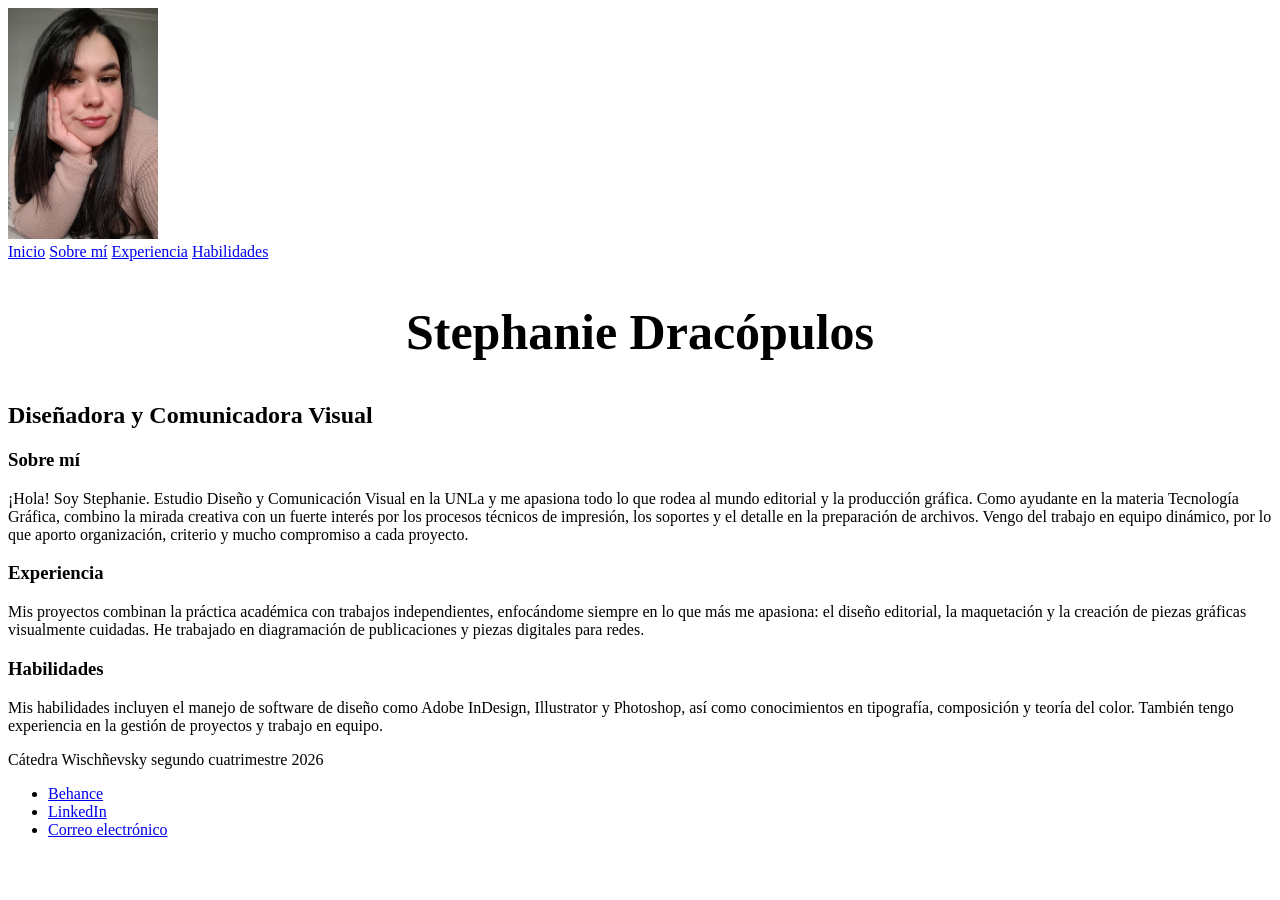
==== index.html @ 7ce98eef "Primera versión" ====
<!DOCTYPE html>
<html>

<head>
    <meta charset="utf-8" />
    <title>Tp 1 Dracópulos</title>
    <link rel="stylesheet" href="estilos.css">

</head>

<body>
    <header>
        <img src="img/stephi.jpg" alt="foto de perfil" width="150" height="231" />
        <nav>
            <a href="#">Inicio</a>
            <a href="#">Sobre mí</a>
            <a href="#">Experiencia</a>
            <a href="#">Habilidades</a>
        </nav>
    </header>

    <main>
        <section>
            <h1>Stephanie Dracópulos</h1>
            <h2>Diseñadora y Comunicadora Visual</h2>
        </section>

        <section>
            <h3>Sobre mí</h3>
            <p>¡Hola! Soy Stephanie. Estudio Diseño y Comunicación Visual en la UNLa y me apasiona todo lo que rodea al
                mundo editorial y la producción gráfica. Como ayudante en la materia Tecnología Gráfica, combino la
                mirada creativa con un fuerte interés por los procesos técnicos de impresión, los soportes y el detalle
                en la preparación de archivos. Vengo del trabajo en equipo dinámico, por lo que aporto organización,
                criterio y mucho compromiso a cada proyecto. </p>

        </section>
        <!--section se reemplazaria por article en esta seccion?-->
        <section>
            <h3>Experiencia</h3>
            <p>Mis proyectos combinan la práctica académica con trabajos independientes, enfocándome siempre en lo que
                más me apasiona: el diseño editorial, la maquetación y la creación de piezas gráficas visualmente
                cuidadas. He trabajado en diagramación de publicaciones y piezas digitales para redes.</p>
        </section>

        <section>
            <h3>Habilidades</h3>
            <p>Mis habilidades incluyen el manejo de software de diseño como Adobe InDesign, Illustrator y Photoshop,
                así como conocimientos en tipografía, composición y teoría del color. También tengo experiencia en la
                gestión de proyectos y trabajo en equipo.</p>
        </section>

    </main>

    <footer>
        <p>Cátedra Wischñevsky segundo cuatrimestre 2026</p>
        <ul>
            <li>
                <a href="https://www.behance.net/stephaniedracopulos">Behance</a>
            </li>

            <li>
                <a href="https://www.linkedin.com/in/stephanie-dracopulos-heyboer/">LinkedIn</a>
            </li>
            <li>
                <a class="email" href="mailto:sdracopulos@gmail.com">Correo electrónico</a>
            </li>

        </ul>
    </footer>
</body>

</html>
---- estilos.css ----
/* css document */
@charset "utf-8";

@font-face { 
    font-family:"piazzolla-regular.ttf";
    src: url(fuentes/piazzzola-regular.ttf) format(true-type);
    font-weight: normal;
    font-style: normal;
}

@font-face {
    font-family: "piazzolla-thin.ttf";
    src: url(fuentes/piazzolla-thin.ttf) format(true-type);
    font-weight: thin;
    font-style: normal;
}

@font-face {
    font-family: "piazzolla-bold.ttf";
    src: url(fuentes/piazzolla-bold.ttf) format(true-type);
    font-weight: bold;
    font-style: normal;
}

h1 {
    font-family: "piazzolla-regular.ttf", serif;
    font-size: 50px;
    color: #000000;
    text-align: center;
}

* {

}

body {

}
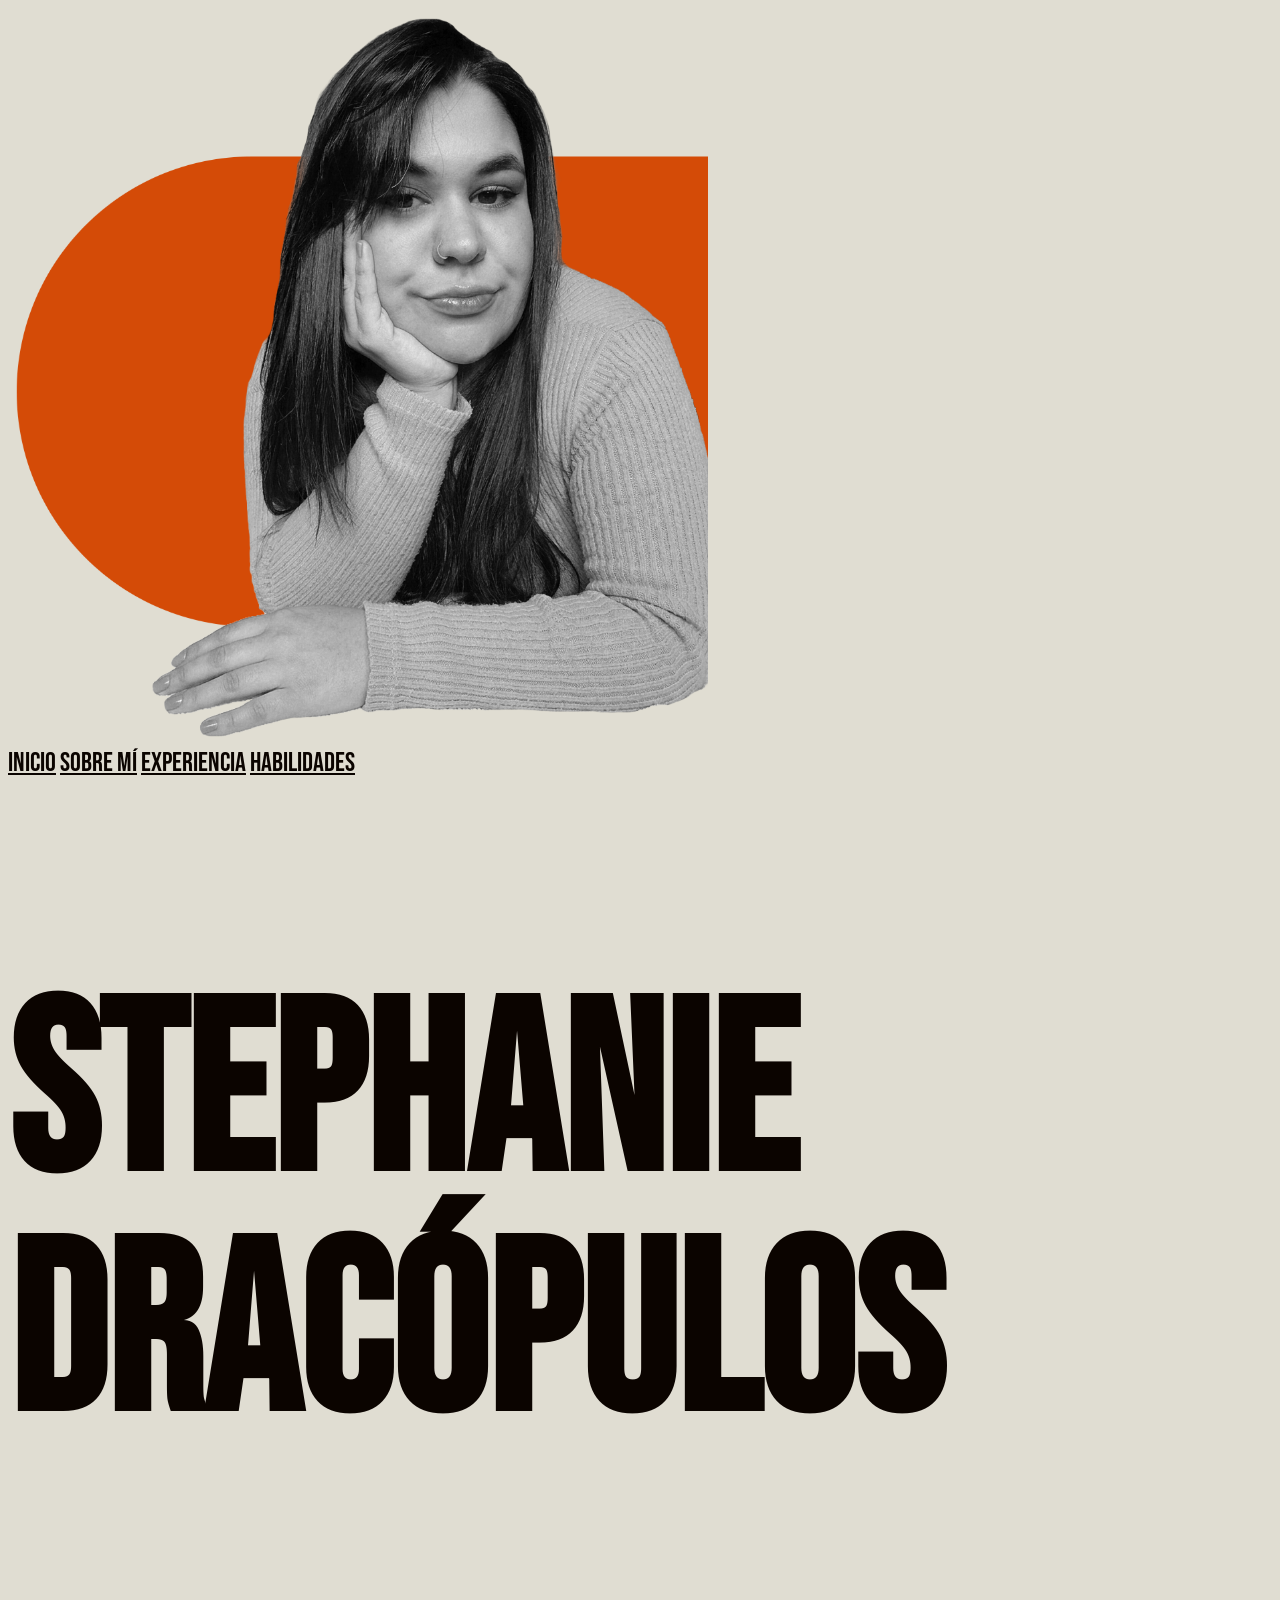
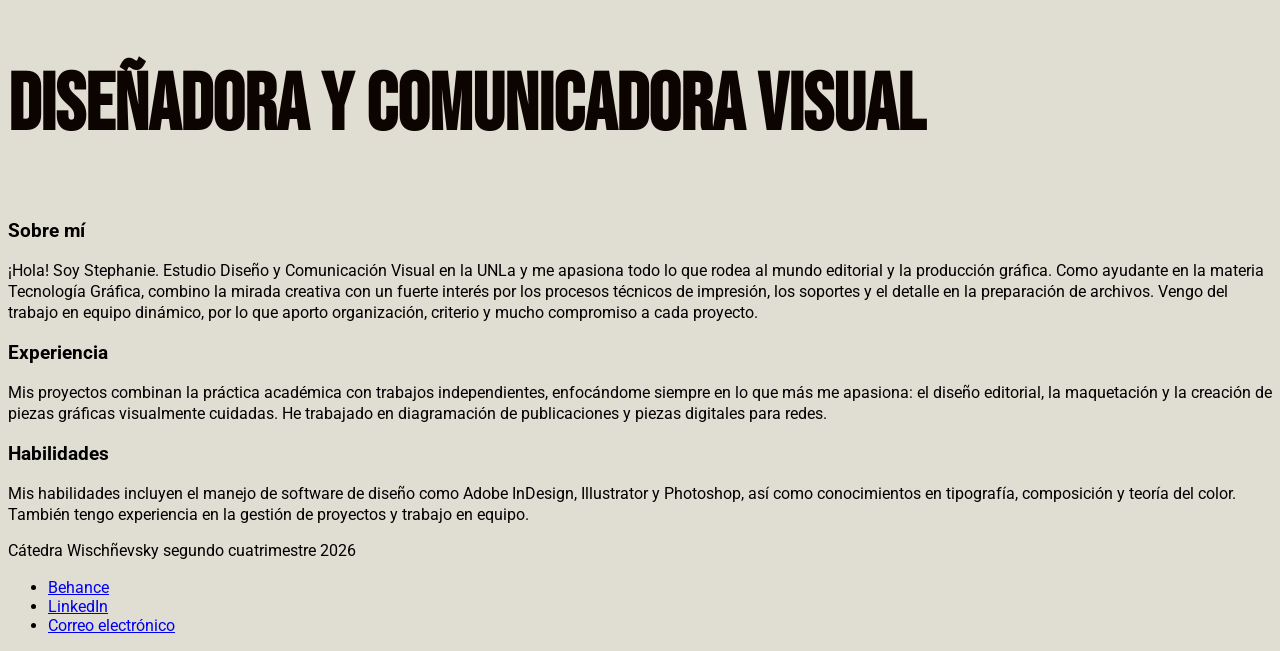
==== commit 95053453: "Actualizo la página" ====
--- a/index.html
+++ b/index.html
@@ -5,12 +5,15 @@
     <meta charset="utf-8" />
     <title>Tp 1 Dracópulos</title>
     <link rel="stylesheet" href="estilos.css">
+    <style>
+        @import url('https://fonts.googleapis.com/css2?family=Bebas+Neue&family=Roboto:ital,wght@0,100..900;1,100..900&display=swap');
+    </style>
 
 </head>
 
 <body>
     <header>
-        <img src="img/stephi.jpg" alt="foto de perfil" width="150" height="231" />
+        <img src="img/perfil.png" alt="foto de perfil" width="700 " height="735.4685" />
         <nav>
             <a href="#">Inicio</a>
             <a href="#">Sobre mí</a>
--- a/estilos.css
+++ b/estilos.css
@@ -1,38 +1,36 @@
-/* css document */
+/* configuraciones generales*/
+
 @charset "utf-8";
 
-@font-face { 
-    font-family:"piazzolla-regular.ttf";
-    src: url(fuentes/piazzzola-regular.ttf) format(true-type);
-    font-weight: normal;
-    font-style: normal;
+* {
+    font-family: "Roboto", sans-serif;
+    Background-color: #e0ddd2
 }
 
-@font-face {
-    font-family: "piazzolla-thin.ttf";
-    src: url(fuentes/piazzolla-thin.ttf) format(true-type);
-    font-weight: thin;
-    font-style: normal;
-}
+/* aplicaciones */
 
-@font-face {
-    font-family: "piazzolla-bold.ttf";
-    src: url(fuentes/piazzolla-bold.ttf) format(true-type);
-    font-weight: bold;
-    font-style: normal;
+nav a {
+    font-family: "Bebas Neue", sans-serif;
+    color: #0b0400;
+    font-size: 1.66rem;
 }
 
 h1 {
-    font-family: "piazzolla-regular.ttf", serif;
-    font-size: 50px;
-    color: #000000;
-    text-align: center;
+    font-family: "Bebas Neue", sans-serif;
+    color: #0b0400;
+    font-size: 15rem;
+    line-height: 15rem;
+    text-align:left ;
 }
 
-* {
-
+h2 {
+    font-family: "Bebas Neue", sans-serif;
+    color: #0b0400;
+    font-size: 5rem;
 }
 
-body {
-
+p {
+    text-wrap-style: balance;
+    text-align: left;
+    line-height: 1.3rem;
 }
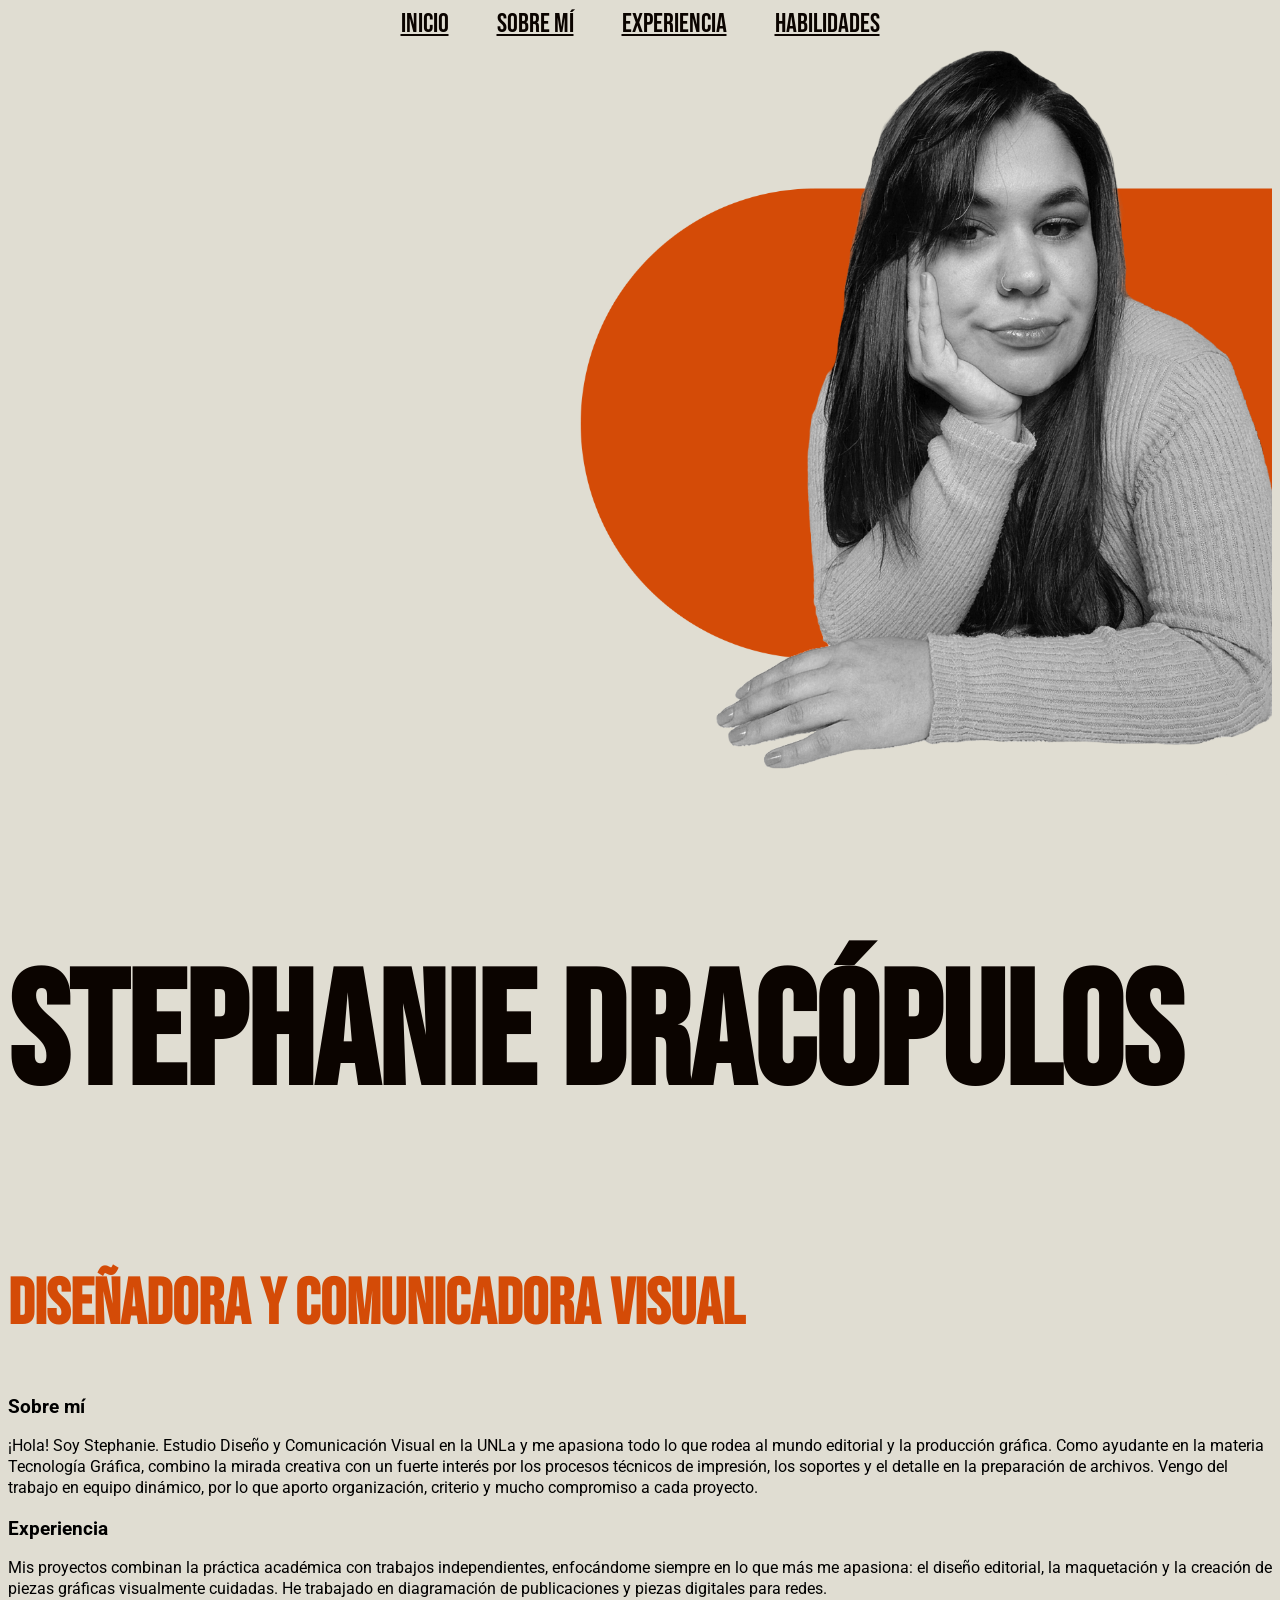
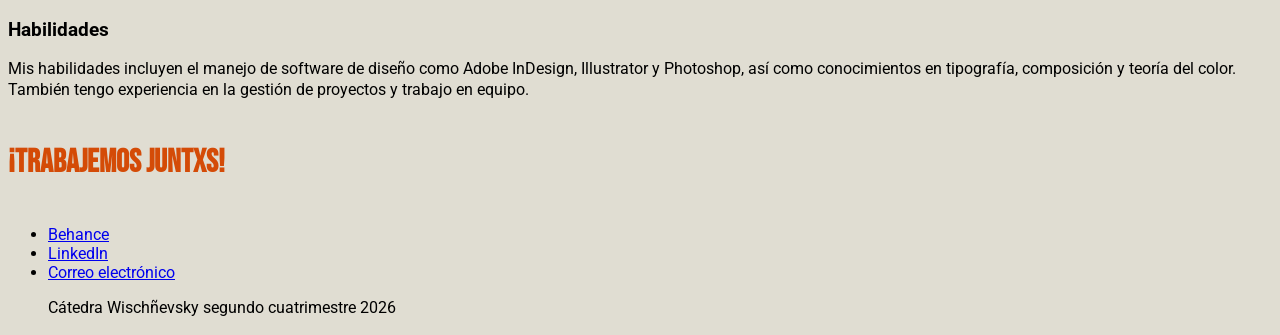
==== commit fbb43457: "Actualizo la página" ====
--- a/index.html
+++ b/index.html
@@ -12,17 +12,20 @@
 </head>
 
 <body>
+
     <header>
-        <img src="img/perfil.png" alt="foto de perfil" width="700 " height="735.4685" />
-        <nav>
-            <a href="#">Inicio</a>
-            <a href="#">Sobre mí</a>
-            <a href="#">Experiencia</a>
-            <a href="#">Habilidades</a>
-        </nav>
+        <section class="portada">
+            <nav>
+                <a href="#">Inicio</a>
+                <a href="#">Sobre mí</a>
+                <a href="#">Experiencia</a>
+                <a href="#">Habilidades</a>
+            </nav>
+        </section>
     </header>
 
     <main>
+
         <section>
             <h1>Stephanie Dracópulos</h1>
             <h2>Diseñadora y Comunicadora Visual</h2>
@@ -55,7 +58,7 @@
     </main>
 
     <footer>
-        <p>Cátedra Wischñevsky segundo cuatrimestre 2026</p>
+        <h4>¡Trabajemos juntxs!</h4>
         <ul>
             <li>
                 <a href="https://www.behance.net/stephaniedracopulos">Behance</a>
@@ -68,6 +71,7 @@
                 <a class="email" href="mailto:sdracopulos@gmail.com">Correo electrónico</a>
             </li>
 
+            <p>Cátedra Wischñevsky segundo cuatrimestre 2026</p>
         </ul>
     </footer>
 </body>
--- a/estilos.css
+++ b/estilos.css
@@ -7,7 +7,28 @@
     Background-color: #e0ddd2
 }
 
+/* PORTADA */
+
+.portada {
+    position: relative;
+    width: 100%;
+    min-height: 800px;
+    background-image: url("img/perfil.png");
+    background-size: 700px 735.47px;
+    background-position: right center;
+    background-repeat: no-repeat;
+}
+
 /* aplicaciones */
+
+nav {
+    display: flex;
+    flex-direction: row;
+    justify-content: center;
+    align-items: center;
+    width: 100%;
+    gap: 3rem;
+}
 
 nav a {
     font-family: "Bebas Neue", sans-serif;
@@ -18,19 +39,28 @@
 h1 {
     font-family: "Bebas Neue", sans-serif;
     color: #0b0400;
-    font-size: 15rem;
-    line-height: 15rem;
-    text-align:left ;
+    text-align: left;
+    font-size: 10rem;
+    
+
 }
+
 
 h2 {
     font-family: "Bebas Neue", sans-serif;
-    color: #0b0400;
-    font-size: 5rem;
+    color: #d44b07;
+    font-size: 4rem;
 }
 
 p {
     text-wrap-style: balance;
     text-align: left;
     line-height: 1.3rem;
+}
+
+
+h4 {
+    font-family: "Bebas Neue", sans-serif;
+    color: #d44b07;
+    font-size: 2rem;
 }
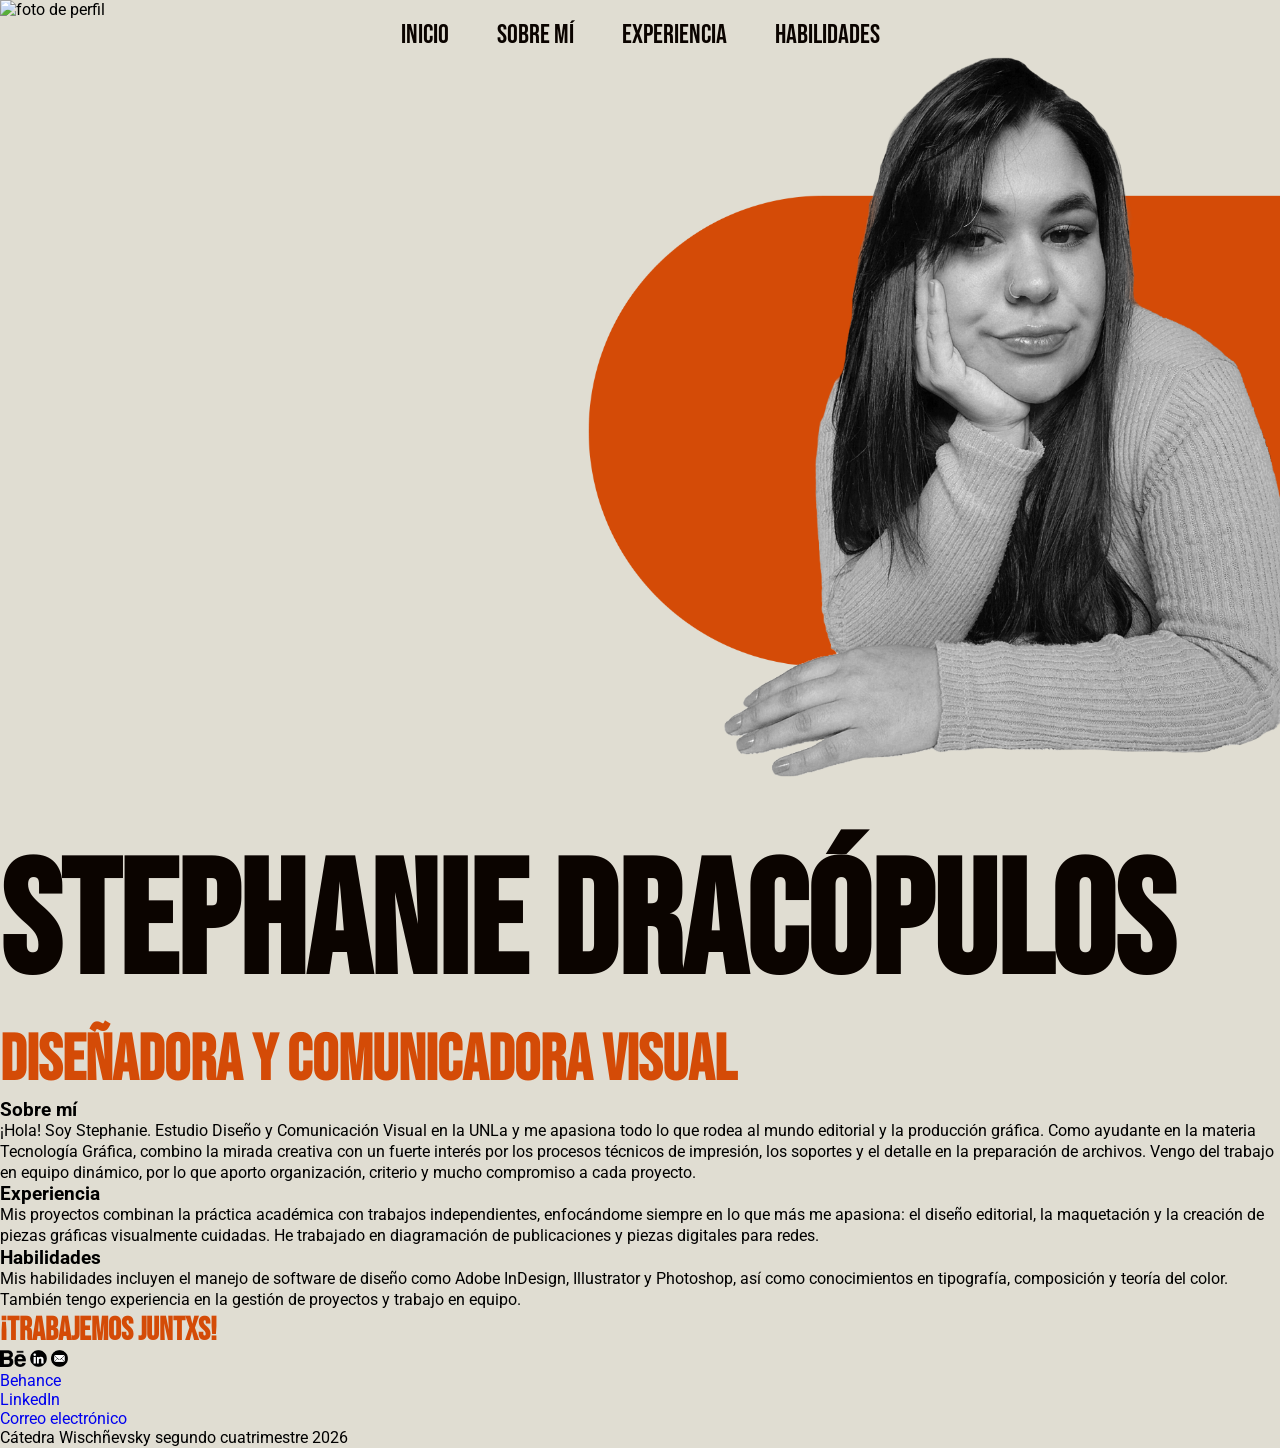
==== commit 1b59b05b: "Actualizo la página" ====
--- a/index.html
+++ b/index.html
@@ -14,20 +14,23 @@
 <body>
 
     <header>
-        <section class="portada">
+        <div class="portada">
+            <img src="perfil.jpg" alt="foto de perfil">
+            <!-- en el margen superior izquierdo de la pagina me aparece "foto de perfil" con el icono de imagen. antes no sucedia, ¿como lo resuelvo?-->
             <nav>
                 <a href="#">Inicio</a>
                 <a href="#">Sobre mí</a>
                 <a href="#">Experiencia</a>
                 <a href="#">Habilidades</a>
             </nav>
-        </section>
-    </header>
+        </div> 
+    </header> 
 
     <main>
 
-        <section>
+        <section id="hero">
             <h1>Stephanie Dracópulos</h1>
+            <!-- me gustaria que mi nombre aparezca en dos lineas y en la portada, no estaria sabiendo como resolverlo-->
             <h2>Diseñadora y Comunicadora Visual</h2>
         </section>
 
@@ -38,9 +41,8 @@
                 mirada creativa con un fuerte interés por los procesos técnicos de impresión, los soportes y el detalle
                 en la preparación de archivos. Vengo del trabajo en equipo dinámico, por lo que aporto organización,
                 criterio y mucho compromiso a cada proyecto. </p>
+        </section>
 
-        </section>
-        <!--section se reemplazaria por article en esta seccion?-->
         <section>
             <h3>Experiencia</h3>
             <p>Mis proyectos combinan la práctica académica con trabajos independientes, enfocándome siempre en lo que
@@ -59,6 +61,10 @@
 
     <footer>
         <h4>¡Trabajemos juntxs!</h4>
+        <!--tengo dudas de si estan bien colocados los iconos de las redes aca. la idea es que queden al lado de cada enlace.  -->
+        <img src= "img/behance.png" alt="icono de behance "width="26" height="16.16">
+        <img src= "img/linkedin.png" alt="icono de linkedin" width="17" height="17"> 
+        <img src= "img/correo.png" alt="icono de correo electrónico" width="17" height="17"> 
         <ul>
             <li>
                 <a href="https://www.behance.net/stephaniedracopulos">Behance</a>
@@ -70,9 +76,8 @@
             <li>
                 <a class="email" href="mailto:sdracopulos@gmail.com">Correo electrónico</a>
             </li>
-
-            <p>Cátedra Wischñevsky segundo cuatrimestre 2026</p>
         </ul>
+        <p>Cátedra Wischñevsky segundo cuatrimestre 2026</p>
     </footer>
 </body>
 
--- a/estilos.css
+++ b/estilos.css
@@ -4,17 +4,20 @@
 
 * {
     font-family: "Roboto", sans-serif;
-    Background-color: #e0ddd2
+    Background-color: #e0ddd2;
+    padding: 0;
+    margin: 0;
+    list-style: none;
+    text-decoration: none;
 }
 
 /* PORTADA */
 
 .portada {
-    position: relative;
     width: 100%;
-    min-height: 800px;
+    min-height: 830px;
     background-image: url("img/perfil.png");
-    background-size: 700px 735.47px;
+    background-size: 700px 736px;
     background-position: right center;
     background-repeat: no-repeat;
 }
@@ -33,7 +36,7 @@
 nav a {
     font-family: "Bebas Neue", sans-serif;
     color: #0b0400;
-    font-size: 1.66rem;
+    font-size: 1.7rem;
 }
 
 h1 {
@@ -41,8 +44,6 @@
     color: #0b0400;
     text-align: left;
     font-size: 10rem;
-    
-
 }
 
 
@@ -59,6 +60,7 @@
 }
 
 
+
 h4 {
     font-family: "Bebas Neue", sans-serif;
     color: #d44b07;
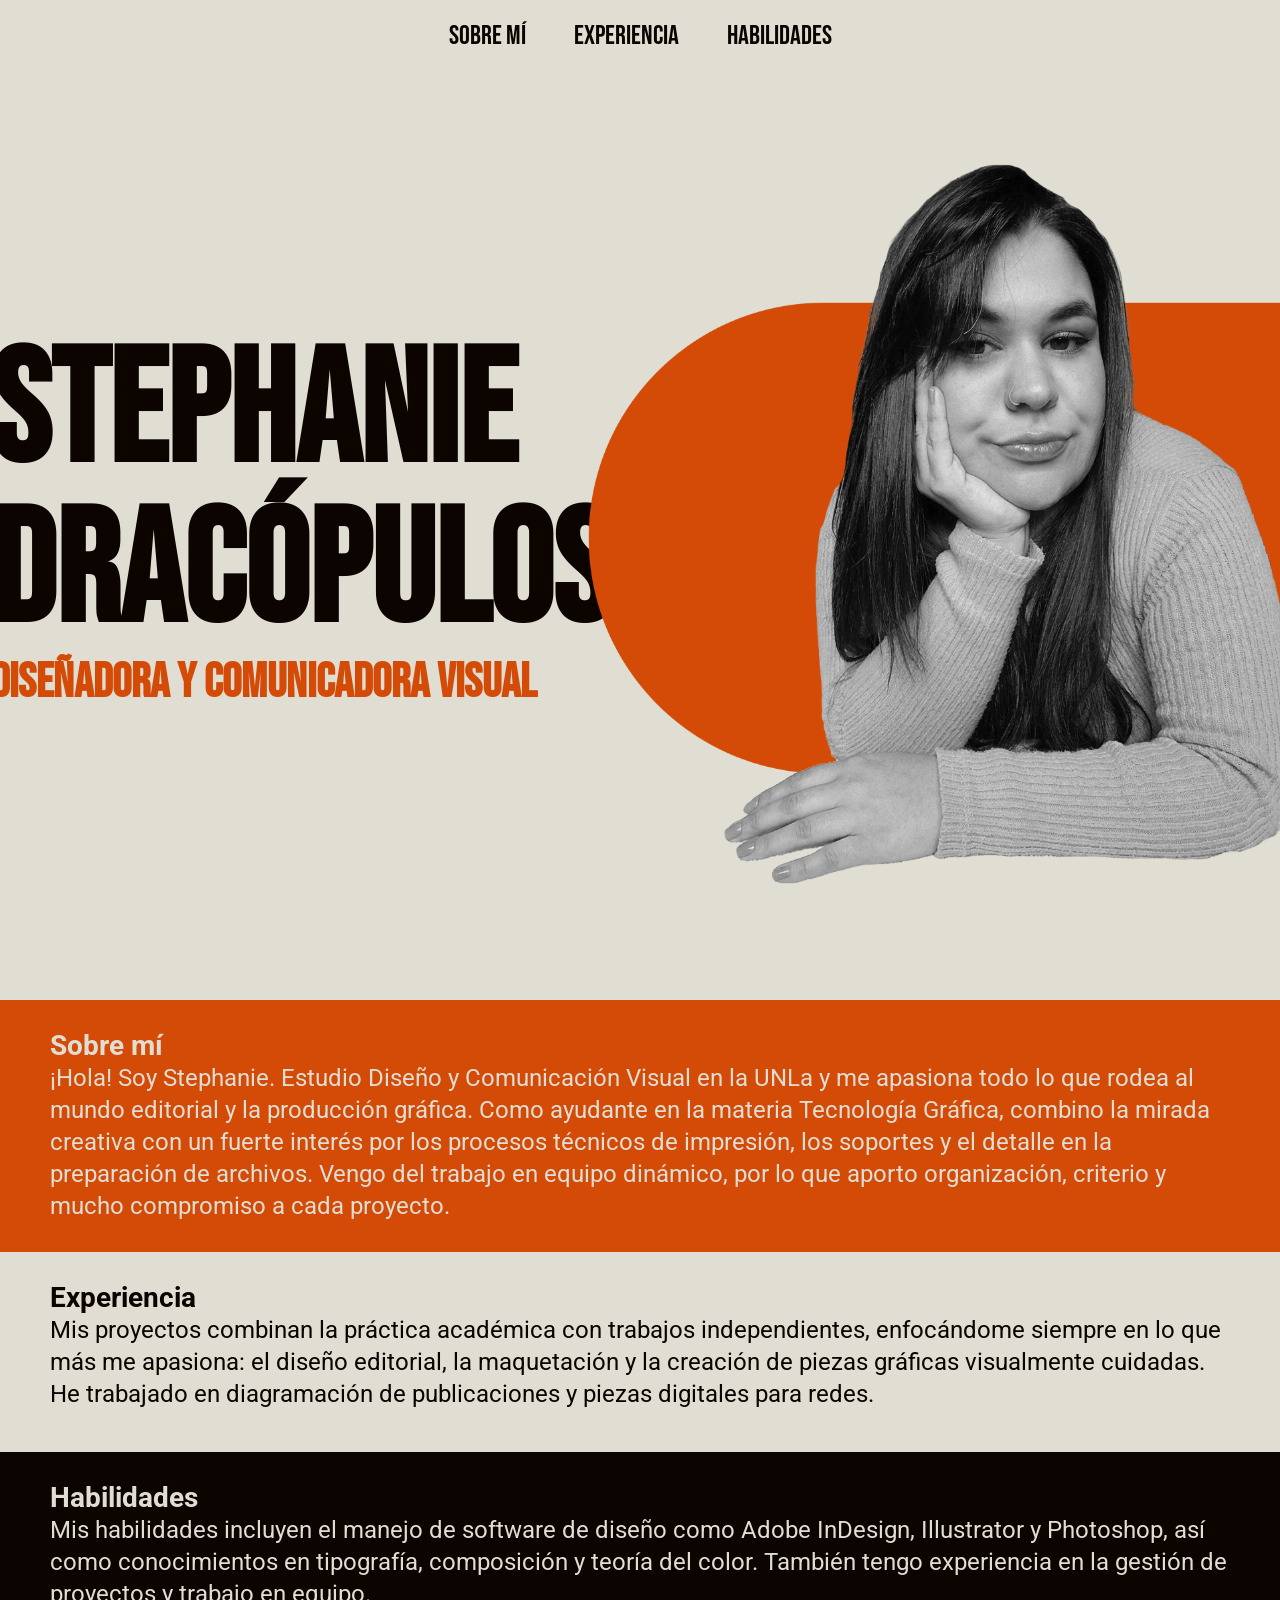
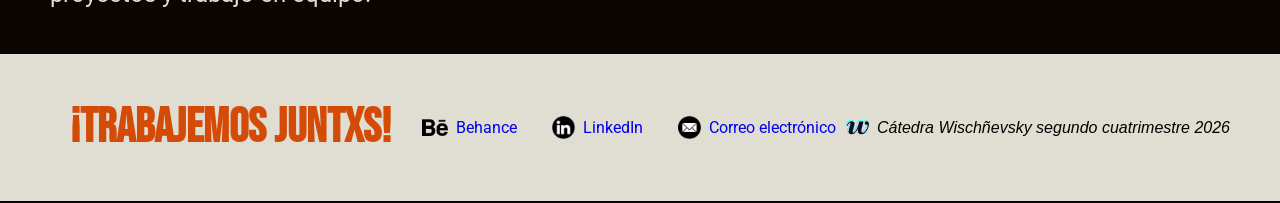
==== commit 856150fc: "Actualizo la página" ====
--- a/index.html
+++ b/index.html
@@ -14,27 +14,25 @@
 <body>
 
     <header>
+        <nav>
+            <a href="#sobre-mi">Sobre mí</a>
+            <a href="#experiencia">Experiencia</a>
+            <a href="#habilidades">Habilidades</a>
+        </nav>
+        <!-- queria saber si es correcto la forma que integre el h1 y h2 para que esten a la misma altura de la imagen como queria-->
         <div class="portada">
-            <img src="perfil.jpg" alt="foto de perfil">
-            <!-- en el margen superior izquierdo de la pagina me aparece "foto de perfil" con el icono de imagen. antes no sucedia, ¿como lo resuelvo?-->
-            <nav>
-                <a href="#">Inicio</a>
-                <a href="#">Sobre mí</a>
-                <a href="#">Experiencia</a>
-                <a href="#">Habilidades</a>
-            </nav>
-        </div> 
-    </header> 
+            <div class="texto-portada">
+                <h1>Stephanie Dracópulos</h1>
+                <h2>Diseñadora y Comunicadora Visual</h2>
+            </div>
+            <img src="img/perfil.png" alt="foto de perfil" width="700" height="auto">
+        </div>
+    </header>
 
     <main>
 
-        <section id="hero">
-            <h1>Stephanie Dracópulos</h1>
-            <!-- me gustaria que mi nombre aparezca en dos lineas y en la portada, no estaria sabiendo como resolverlo-->
-            <h2>Diseñadora y Comunicadora Visual</h2>
-        </section>
-
-        <section>
+        <section id="sobre-mi">
+            <!--el programa me esta generando estos saltos de linea en las p, las cuales corrijo pero al rato vuelven aparecer. de todas forma eso no se ve reflejado en la pagina, tiene solucion o lo dejo asi?-->
             <h3>Sobre mí</h3>
             <p>¡Hola! Soy Stephanie. Estudio Diseño y Comunicación Visual en la UNLa y me apasiona todo lo que rodea al
                 mundo editorial y la producción gráfica. Como ayudante en la materia Tecnología Gráfica, combino la
@@ -43,41 +41,45 @@
                 criterio y mucho compromiso a cada proyecto. </p>
         </section>
 
-        <section>
+        <section id="experiencia">
             <h3>Experiencia</h3>
             <p>Mis proyectos combinan la práctica académica con trabajos independientes, enfocándome siempre en lo que
                 más me apasiona: el diseño editorial, la maquetación y la creación de piezas gráficas visualmente
                 cuidadas. He trabajado en diagramación de publicaciones y piezas digitales para redes.</p>
         </section>
 
-        <section>
+        <section id="habilidades">
             <h3>Habilidades</h3>
-            <p>Mis habilidades incluyen el manejo de software de diseño como Adobe InDesign, Illustrator y Photoshop,
-                así como conocimientos en tipografía, composición y teoría del color. También tengo experiencia en la
-                gestión de proyectos y trabajo en equipo.</p>
+            <p>Mis habilidades incluyen el manejo de software de diseño como Adobe InDesign, Illustrator y Photoshop, así como conocimientos en tipografía, composición y teoría del color. También tengo experiencia en la gestión de proyectos y trabajo en equipo.</p>
         </section>
 
     </main>
 
-    <footer>
+    <footer > 
+        <div class="footer-contenido">
+
         <h4>¡Trabajemos juntxs!</h4>
-        <!--tengo dudas de si estan bien colocados los iconos de las redes aca. la idea es que queden al lado de cada enlace.  -->
-        <img src= "img/behance.png" alt="icono de behance "width="26" height="16.16">
-        <img src= "img/linkedin.png" alt="icono de linkedin" width="17" height="17"> 
-        <img src= "img/correo.png" alt="icono de correo electrónico" width="17" height="17"> 
+
         <ul>
             <li>
+                <img src="img/behance.png" alt="icono de behance " width="26" height="17">
                 <a href="https://www.behance.net/stephaniedracopulos">Behance</a>
             </li>
 
             <li>
+                <img src="img/linkedin.png" alt="icono de linkedin" width="23" height="23">
                 <a href="https://www.linkedin.com/in/stephanie-dracopulos-heyboer/">LinkedIn</a>
             </li>
             <li>
+                <img src="img/correo.png" alt="icono de correo electrónico" width="23" height="23">
                 <a class="email" href="mailto:sdracopulos@gmail.com">Correo electrónico</a>
             </li>
         </ul>
-        <p>Cátedra Wischñevsky segundo cuatrimestre 2026</p>
+
+        <section id="catedra">
+            <img src="img/compu 3 transparente.svg" alt="icono de computadora" width="23" height="23">
+            <p>Cátedra Wischñevsky segundo cuatrimestre 2026</p>
+        </section>
     </footer>
 </body>
 
--- a/estilos.css
+++ b/estilos.css
@@ -4,22 +4,39 @@
 
 * {
     font-family: "Roboto", sans-serif;
-    Background-color: #e0ddd2;
     padding: 0;
     margin: 0;
     list-style: none;
     text-decoration: none;
+    box-sizing: border-box;
 }
 
-/* PORTADA */
+/* portada */
+
+body {
+    width: 100%;
+    min-height: 100vh;
+    Background-color: #e0ddd2;
+}
+
+header {
+    height: 100vh;
+    display: flex;
+    flex-direction: column;
+}
+
 
 .portada {
     width: 100%;
-    min-height: 830px;
-    background-image: url("img/perfil.png");
-    background-size: 700px 736px;
-    background-position: right center;
-    background-repeat: no-repeat;
+    min-height: 100vh;
+    display: flex;
+    justify-content: flex-end;
+    align-items: center;
+}
+
+.texto-portada {
+    max-width: 50%;
+    padding-left: 50px;
 }
 
 /* aplicaciones */
@@ -31,6 +48,7 @@
     align-items: center;
     width: 100%;
     gap: 3rem;
+    padding: 20px 0;
 }
 
 nav a {
@@ -44,25 +62,99 @@
     color: #0b0400;
     text-align: left;
     font-size: 10rem;
+    max-width: 50%;
+    line-height: 10rem;
 }
-
 
 h2 {
     font-family: "Bebas Neue", sans-serif;
     color: #d44b07;
-    font-size: 4rem;
+    font-size: 3rem;
 }
 
-p {
+main {
+    margin-top: 100px;
+    width: 100%;
+    padding-left: 0px;
     text-wrap-style: balance;
     text-align: left;
     line-height: 1.3rem;
 }
 
+#sobre-mi {
+    background-color: #d44b07;
+    color: #e0ddd2;
+    width: 100%;
+    min-height: 200px;
+    padding: 30px 50px;
+    font-size: 1.5rem;
+    line-height: 2rem;
+    
+}
+/* cada parrafo termina en un lugar diferente, aunque no esten justificados me gustaria que terminen todos a la misma altura, eso tiene que ver con los amrgenes de caja? no estaria pudiendo resolverlo*/
 
+#experiencia {
+    background-color: #e0ddd2;
+    color: #0b0400;
+    width: 100%;
+    min-height: 200px;
+    padding: 30px 50px;
+    font-size: 1.5rem;
+    line-height: 2rem;
+}
+#habilidades {
+    background-color: #0b0400;
+    color: #e0ddd2;
+    width: 100%;
+    min-height: 200px;
+    padding: 30px 50px;
+    font-size: 1.5rem;
+    line-height: 2rem;
+}
+
+/* footer */
+
+footer{
+    background: #e0ddd2;
+    border-top:2px solid #0b0400;
+    border-bottom:2px solid #0b0400;
+    padding:25px 50px;
+}
+
+.footer-contenido{
+    display:flex;
+    justify-content:space-between;
+    align-items:center;
+    width:100%;
+}
 
 h4 {
     font-family: "Bebas Neue", sans-serif;
     color: #d44b07;
-    font-size: 2rem;
+    font-size: 3rem;
+    padding: 20px;
+    min-height: 20%;
+} /* el h4 no me queda alineado con el resto de p que estan mas arriba, no me doy cuenta del error*/
+
+footer ul{
+    display:flex;
+    gap:35px;
+    margin:0;
+    padding:0;
+}
+
+footer li{
+    display:flex;
+    align-items:center;
+    gap:8px;
+}
+#catedra {
+    display: flex;
+    align-items: center;
+    gap: 8px;
+}
+
+#catedra p {
+    margin: 0;
+    font-style: italic;
 }
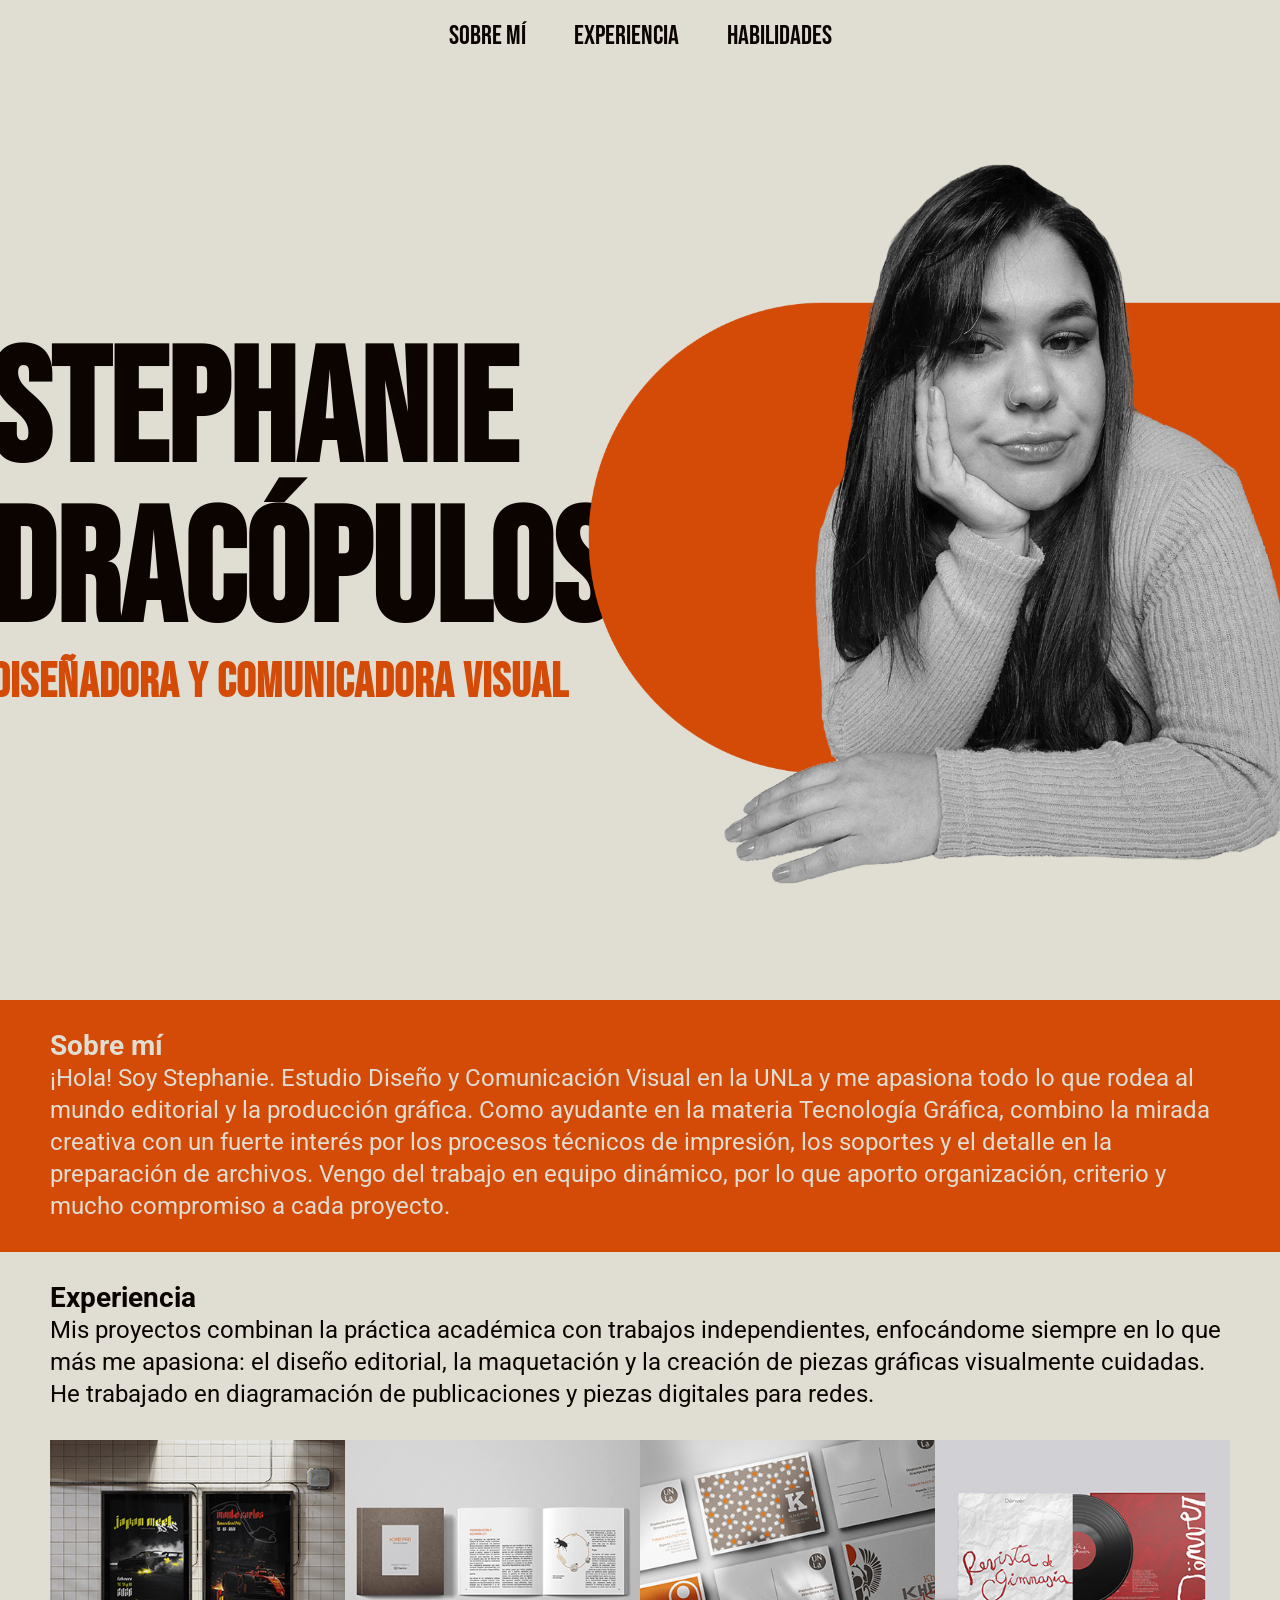
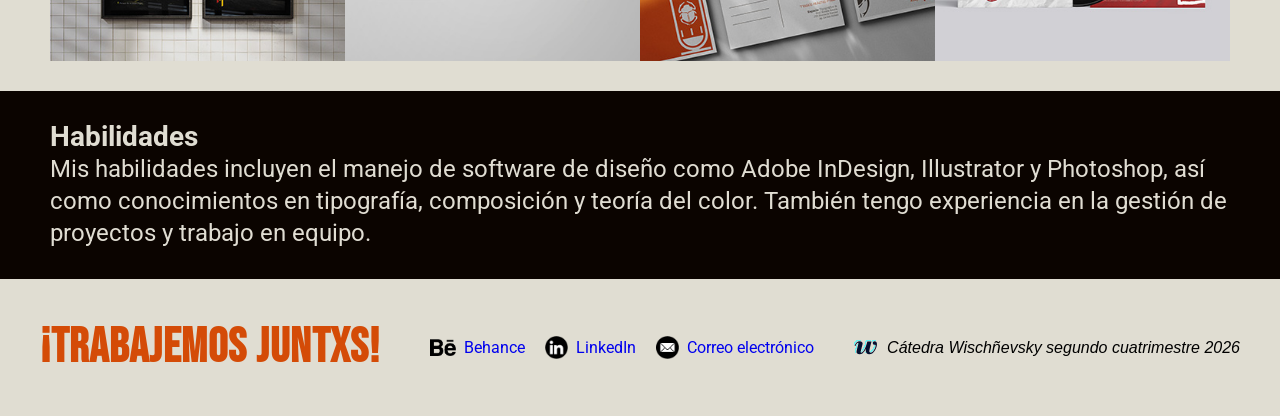
==== commit 4d1a751d: "Actualizo la página" ====
--- a/index.html
+++ b/index.html
@@ -5,6 +5,7 @@
     <meta charset="utf-8" />
     <title>Tp 1 Dracópulos</title>
     <link rel="stylesheet" href="estilos.css">
+    <link rel="icon" type="image/x-icon" href="img/favicon.svg">
     <style>
         @import url('https://fonts.googleapis.com/css2?family=Bebas+Neue&family=Roboto:ital,wght@0,100..900;1,100..900&display=swap');
     </style>
@@ -19,7 +20,7 @@
             <a href="#experiencia">Experiencia</a>
             <a href="#habilidades">Habilidades</a>
         </nav>
-        <!-- queria saber si es correcto la forma que integre el h1 y h2 para que esten a la misma altura de la imagen como queria-->
+
         <div class="portada">
             <div class="texto-portada">
                 <h1>Stephanie Dracópulos</h1>
@@ -30,9 +31,9 @@
     </header>
 
     <main>
+ 
+        <section id="sobre-mi">
 
-        <section id="sobre-mi">
-            <!--el programa me esta generando estos saltos de linea en las p, las cuales corrijo pero al rato vuelven aparecer. de todas forma eso no se ve reflejado en la pagina, tiene solucion o lo dejo asi?-->
             <h3>Sobre mí</h3>
             <p>¡Hola! Soy Stephanie. Estudio Diseño y Comunicación Visual en la UNLa y me apasiona todo lo que rodea al
                 mundo editorial y la producción gráfica. Como ayudante en la materia Tecnología Gráfica, combino la
@@ -46,6 +47,10 @@
             <p>Mis proyectos combinan la práctica académica con trabajos independientes, enfocándome siempre en lo que
                 más me apasiona: el diseño editorial, la maquetación y la creación de piezas gráficas visualmente
                 cuidadas. He trabajado en diagramación de publicaciones y piezas digitales para redes.</p>
+            <img src="img/afiches.jpg" alt="afiches de experiencia" width="384" height="288">
+            <img src="img/khepri.jpg" alt="maquetación de libro" width="384" height="288">
+            <img src="img/postales.jpg" alt="postales de khepri" width="384" height="288">
+            <img src="img/disco.jpg" alt="portada de disco" width="384" height="288">
         </section>
 
         <section id="habilidades">
@@ -55,7 +60,7 @@
 
     </main>
 
-    <footer > 
+    <footer>
         <div class="footer-contenido">
 
         <h4>¡Trabajemos juntxs!</h4>
@@ -65,7 +70,6 @@
                 <img src="img/behance.png" alt="icono de behance " width="26" height="17">
                 <a href="https://www.behance.net/stephaniedracopulos">Behance</a>
             </li>
-
             <li>
                 <img src="img/linkedin.png" alt="icono de linkedin" width="23" height="23">
                 <a href="https://www.linkedin.com/in/stephanie-dracopulos-heyboer/">LinkedIn</a>
@@ -75,11 +79,12 @@
                 <a class="email" href="mailto:sdracopulos@gmail.com">Correo electrónico</a>
             </li>
         </ul>
+        </div>
 
-        <section id="catedra">
-            <img src="img/compu 3 transparente.svg" alt="icono de computadora" width="23" height="23">
+        <div id="catedra">
+            <img src="img/compu-3.svg" alt="icono de computadora" width="23" height="23">
             <p>Cátedra Wischñevsky segundo cuatrimestre 2026</p>
-        </section>
+        </div>
     </footer>
 </body>
 
--- a/estilos.css
+++ b/estilos.css
@@ -24,7 +24,6 @@
     display: flex;
     flex-direction: column;
 }
-
 
 .portada {
     width: 100%;
@@ -70,15 +69,25 @@
     font-family: "Bebas Neue", sans-serif;
     color: #d44b07;
     font-size: 3rem;
+    letter-spacing: 1px;
 }
 
 main {
     margin-top: 100px;
     width: 100%;
-    padding-left: 0px;
     text-wrap-style: balance;
     text-align: left;
     line-height: 1.3rem;
+}
+
+p {
+    width: 100%;
+    box-sizing: border-box;
+    margin-bottom: 24px;
+    text-wrap: pretty; 
+    margin-top: 0;
+    margin-bottom: 0;
+    
 }
 
 #sobre-mi {
@@ -89,9 +98,7 @@
     padding: 30px 50px;
     font-size: 1.5rem;
     line-height: 2rem;
-    
 }
-/* cada parrafo termina en un lugar diferente, aunque no esten justificados me gustaria que terminen todos a la misma altura, eso tiene que ver con los amrgenes de caja? no estaria pudiendo resolverlo*/
 
 #experiencia {
     background-color: #e0ddd2;
@@ -101,60 +108,78 @@
     padding: 30px 50px;
     font-size: 1.5rem;
     line-height: 2rem;
+    display: flex;
+    flex-wrap: wrap;
+    box-sizing: border-box;
 }
+
+#experiencia img {
+    width: 25%;
+    height: 20%;
+    display: block;
+    object-fit: cover;
+    margin-top: 30px;
+}
+
 #habilidades {
     background-color: #0b0400;
     color: #e0ddd2;
     width: 100%;
-    min-height: 200px;
+    max-height: 200px;
     padding: 30px 50px;
     font-size: 1.5rem;
     line-height: 2rem;
+    box-sizing: border-box;
 }
 
 /* footer */
-
-footer{
-    background: #e0ddd2;
-    border-top:2px solid #0b0400;
-    border-bottom:2px solid #0b0400;
-    padding:25px 50px;
-}
-
-.footer-contenido{
-    display:flex;
-    justify-content:space-between;
-    align-items:center;
-    width:100%;
-}
 
 h4 {
     font-family: "Bebas Neue", sans-serif;
     color: #d44b07;
     font-size: 3rem;
-    padding: 20px;
+    padding: 20px 0px;
     min-height: 20%;
-} /* el h4 no me queda alineado con el resto de p que estan mas arriba, no me doy cuenta del error*/
-
-footer ul{
-    display:flex;
-    gap:35px;
-    margin:0;
-    padding:0;
+    letter-spacing: 1px;
 }
 
-footer li{
-    display:flex;
-    align-items:center;
-    gap:8px;
+footer {
+    display: flex;
+    justify-content: space-between;
+    align-items: center;
+    padding: 20px 40px;
+    width: 100%;
+    box-sizing: border-box;
 }
-#catedra {
+
+.footer-contenido {
+    display: flex;
+    align-items: center;
+    flex-grow: 1;
+}
+
+.footer-contenido ul {
+    display: flex;
+    align-items: center;
+    gap: 20px;
+    list-style: none;
+    margin: 0 0 0 auto;
+}
+
+.footer-contenido li {
     display: flex;
     align-items: center;
     gap: 8px;
 }
 
+#catedra {
+    display: flex;
+    align-items: center;
+    gap: 10px;
+    white-space: nowrap;
+    margin-left: 40px;
+}
+
 #catedra p {
-    margin: 0;
     font-style: italic;
 }
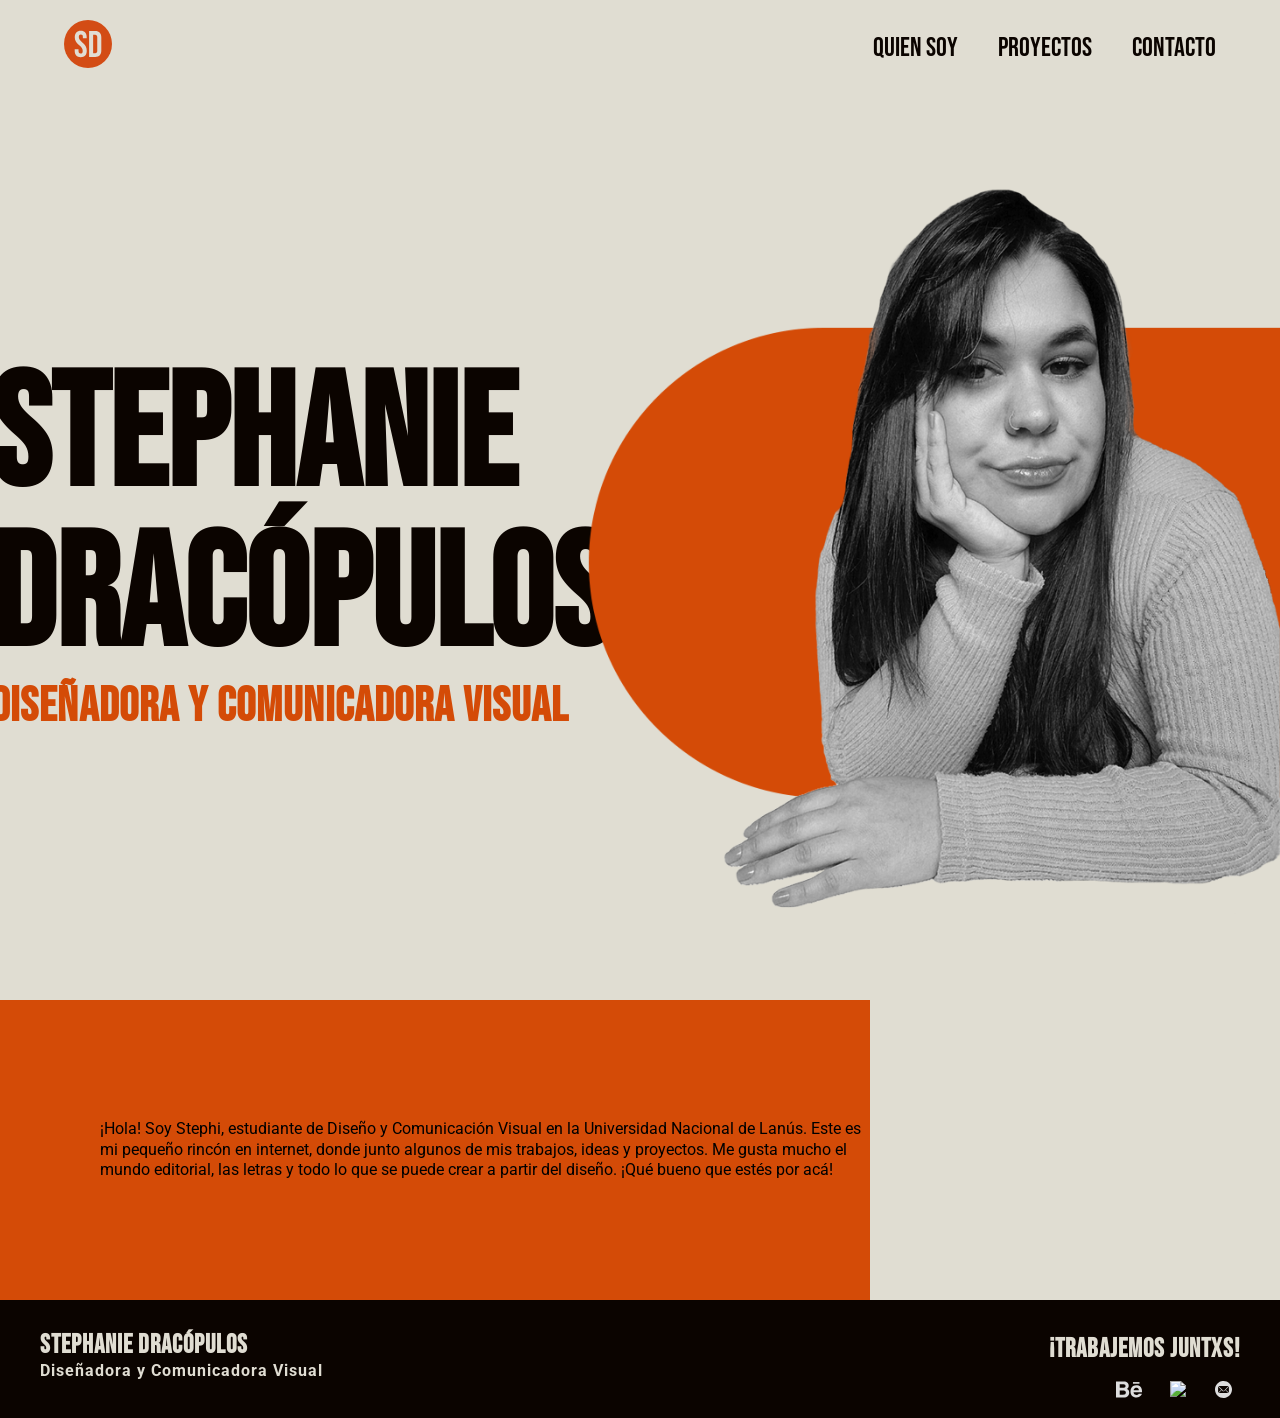
==== commit 323ab9c8: "Actualizo la pagina" ====
--- a/index.html
+++ b/index.html
@@ -3,7 +3,7 @@
 
 <head>
     <meta charset="utf-8" />
-    <title>Tp 1 Dracópulos</title>
+    <title>Tp 3 Dracópulos</title>
     <link rel="stylesheet" href="estilos.css">
     <link rel="icon" type="image/x-icon" href="img/favicon.svg">
     <style>
@@ -16,9 +16,14 @@
 
     <header>
         <nav>
-            <a href="#sobre-mi">Sobre mí</a>
-            <a href="#experiencia">Experiencia</a>
-            <a href="#habilidades">Habilidades</a>
+            <a href="#inicio" class="logo">
+                <img src="img/img.logo.svg" alt="Logo sd" width="48" height="48">
+            </a>
+            <div class="menu" id="mobile-menu">
+                <a href=" #quien-soy">quien soy</a>
+                <a href="#proyectos">proyectos</a>
+                <a href="#contacto">contacto</a>
+            </div>
         </nav>
 
         <div class="portada">
@@ -26,66 +31,45 @@
                 <h1>Stephanie Dracópulos</h1>
                 <h2>Diseñadora y Comunicadora Visual</h2>
             </div>
-            <img src="img/perfil.png" alt="foto de perfil" width="700" height="auto">
+            <img src="img/img.perfil.png" alt="foto de perfil" width="700" height="auto">
         </div>
     </header>
 
     <main>
- 
-        <section id="sobre-mi">
 
-            <h3>Sobre mí</h3>
-            <p>¡Hola! Soy Stephanie. Estudio Diseño y Comunicación Visual en la UNLa y me apasiona todo lo que rodea al
-                mundo editorial y la producción gráfica. Como ayudante en la materia Tecnología Gráfica, combino la
-                mirada creativa con un fuerte interés por los procesos técnicos de impresión, los soportes y el detalle
-                en la preparación de archivos. Vengo del trabajo en equipo dinámico, por lo que aporto organización,
-                criterio y mucho compromiso a cada proyecto. </p>
+        <section id="introduccion">
+            <p>¡Hola! Soy Stephi, estudiante de Diseño y Comunicación Visual en la Universidad Nacional de Lanús. Este es mi
+                pequeño rincón en internet, donde junto algunos de mis trabajos, ideas y proyectos. Me gusta mucho el
+                mundo editorial, las letras y todo lo que se puede crear a partir del diseño. ¡Qué bueno que estés por
+                acá! </p>
         </section>
 
-        <section id="experiencia">
-            <h3>Experiencia</h3>
-            <p>Mis proyectos combinan la práctica académica con trabajos independientes, enfocándome siempre en lo que
-                más me apasiona: el diseño editorial, la maquetación y la creación de piezas gráficas visualmente
-                cuidadas. He trabajado en diagramación de publicaciones y piezas digitales para redes.</p>
-            <img src="img/afiches.jpg" alt="afiches de experiencia" width="384" height="288">
-            <img src="img/khepri.jpg" alt="maquetación de libro" width="384" height="288">
-            <img src="img/postales.jpg" alt="postales de khepri" width="384" height="288">
-            <img src="img/disco.jpg" alt="portada de disco" width="384" height="288">
-        </section>
 
-        <section id="habilidades">
-            <h3>Habilidades</h3>
-            <p>Mis habilidades incluyen el manejo de software de diseño como Adobe InDesign, Illustrator y Photoshop, así como conocimientos en tipografía, composición y teoría del color. También tengo experiencia en la gestión de proyectos y trabajo en equipo.</p>
-        </section>
+        <footer>
+            <div class="footer-info">
+                <h3>Stephanie Dracópulos</h3>
+                <h4>Diseñadora y Comunicadora Visual</h4>
+            </div>
 
-    </main>
-
-    <footer>
-        <div class="footer-contenido">
-
-        <h4>¡Trabajemos juntxs!</h4>
-
+            <div class="footer-contacto">
+        <h5>¡Trabajemos juntxs!</h5>
         <ul>
             <li>
-                <img src="img/behance.png" alt="icono de behance " width="26" height="17">
-                <a href="https://www.behance.net/stephaniedracopulos">Behance</a>
+                <img src="img/img.behance.svg" alt="icono de behance" width="26" height="17">
+                <a href="https://www.behance.net/stephaniedracopulos"></a>
             </li>
             <li>
-                <img src="img/linkedin.png" alt="icono de linkedin" width="23" height="23">
-                <a href="https://www.linkedin.com/in/stephanie-dracopulos-heyboer/">LinkedIn</a>
+                <img src="img/img.Linkedin.svg" alt="icono de linkedin" width="17" height="17">
+                <a href="https://www.linkedin.com/in/stephanie-dracopulos-heyboer/"></a>
             </li>
             <li>
-                <img src="img/correo.png" alt="icono de correo electrónico" width="23" height="23">
-                <a class="email" href="mailto:sdracopulos@gmail.com">Correo electrónico</a>
+                <img src="img/img.correo.svg" alt="icono de correo electrónico" width="17" height="17">
+                <a class="email" href="mailto:sdracopulos@gmail.com"></a>
             </li>
         </ul>
-        </div>
+    </div>
 
-        <div id="catedra">
-            <img src="img/compu-3.svg" alt="icono de computadora" width="23" height="23">
-            <p>Cátedra Wischñevsky segundo cuatrimestre 2026</p>
-        </div>
-    </footer>
+        </footer>
 </body>
 
 </html>
--- a/estilos.css
+++ b/estilos.css
@@ -42,18 +42,25 @@
 
 nav {
     display: flex;
-    flex-direction: row;
-    justify-content: center;
+    justify-content: space-between;
     align-items: center;
     width: 100%;
-    gap: 3rem;
-    padding: 20px 0;
+    padding: 20px 5%;
+    box-sizing: border-box;
+    gap: 25px;
+}
+
+.menu {
+    display: flex;
+    gap: 2.5rem;
+    align-items: center;
 }
 
 nav a {
     font-family: "Bebas Neue", sans-serif;
     color: #0b0400;
     font-size: 1.7rem;
+    text-decoration: none;
 }
 
 h1 {
@@ -81,63 +88,47 @@
 }
 
 p {
-    width: 100%;
+    width: 770px;
     box-sizing: border-box;
     margin-bottom: 24px;
-    text-wrap: pretty; 
+    text-wrap: pretty;
     margin-top: 0;
     margin-bottom: 0;
-    
+
 }
 
-#sobre-mi {
-    background-color: #d44b07;
-    color: #e0ddd2;
-    width: 100%;
-    min-height: 200px;
-    padding: 30px 50px;
-    font-size: 1.5rem;
-    line-height: 2rem;
-}
-
-#experiencia {
-    background-color: #e0ddd2;
-    color: #0b0400;
-    width: 100%;
-    min-height: 200px;
-    padding: 30px 50px;
-    font-size: 1.5rem;
-    line-height: 2rem;
-    display: flex;
-    flex-wrap: wrap;
-    box-sizing: border-box;
-}
-
-#experiencia img {
-    width: 25%;
-    height: 20%;
-    display: block;
-    object-fit: cover;
-    margin-top: 30px;
-}
-
-#habilidades {
-    background-color: #0b0400;
-    color: #e0ddd2;
-    width: 100%;
-    max-height: 200px;
-    padding: 30px 50px;
-    font-size: 1.5rem;
-    line-height: 2rem;
-    box-sizing: border-box;
+#introduccion {
+    display: inline-flex;
+    height: 300px;
+    padding-left:100px;
+    align-items: center;
+    background: #D44B07;
 }
 
 /* footer */
 
+h3 {
+    font-family: "Bebas Neue", sans-serif;
+    color: #E0DDD2;
+    font-size: 1.6rem;
+    padding: 20px 0px;
+    min-height: 20%;
+    letter-spacing: 1px;
+}
+
 h4 {
+    font-family: "Roboto", sans-serif;
+    color: #E0DDD2;
+    font-size: 1rem;
+    padding: 20px 0px;
+    min-height: 20%;
+    letter-spacing: 1px;
+}
+
+h5 {
     font-family: "Bebas Neue", sans-serif;
-    color: #d44b07;
-    font-size: 3rem;
+    color: #E0DDD2;
+    font-size: 1.6rem;
     padding: 20px 0px;
     min-height: 20%;
     letter-spacing: 1px;
@@ -150,36 +141,37 @@
     padding: 20px 40px;
     width: 100%;
     box-sizing: border-box;
+    background-color: #0b0400;
 }
 
-.footer-contenido {
+.footer-info   {  
     display: flex;
-    align-items: center;
-    flex-grow: 1;
+    flex-direction: column;
+    gap: 4px;
 }
 
-.footer-contenido ul {
+.footer-info h3, 
+.footer-info h4 { 
+    padding: 0;       
+    min-height: auto;
+}
+
+.footer-contacto {
+    display: flex;
+    flex-direction: column;
+    align-items: flex-end; 
+}
+
+.footer-contacto ul {
     display: flex;
     align-items: center;
     gap: 20px;
     list-style: none;
-    margin: 0 0 0 auto;
+    margin: 0;
 }
 
-.footer-contenido li {
+.footer-contacto li {
     display: flex;
     align-items: center;
     gap: 8px;
-}
-
-#catedra {
-    display: flex;
-    align-items: center;
-    gap: 10px;
-    white-space: nowrap;
-    margin-left: 40px;
-}
-
-#catedra p {
-    font-style: italic;
 }
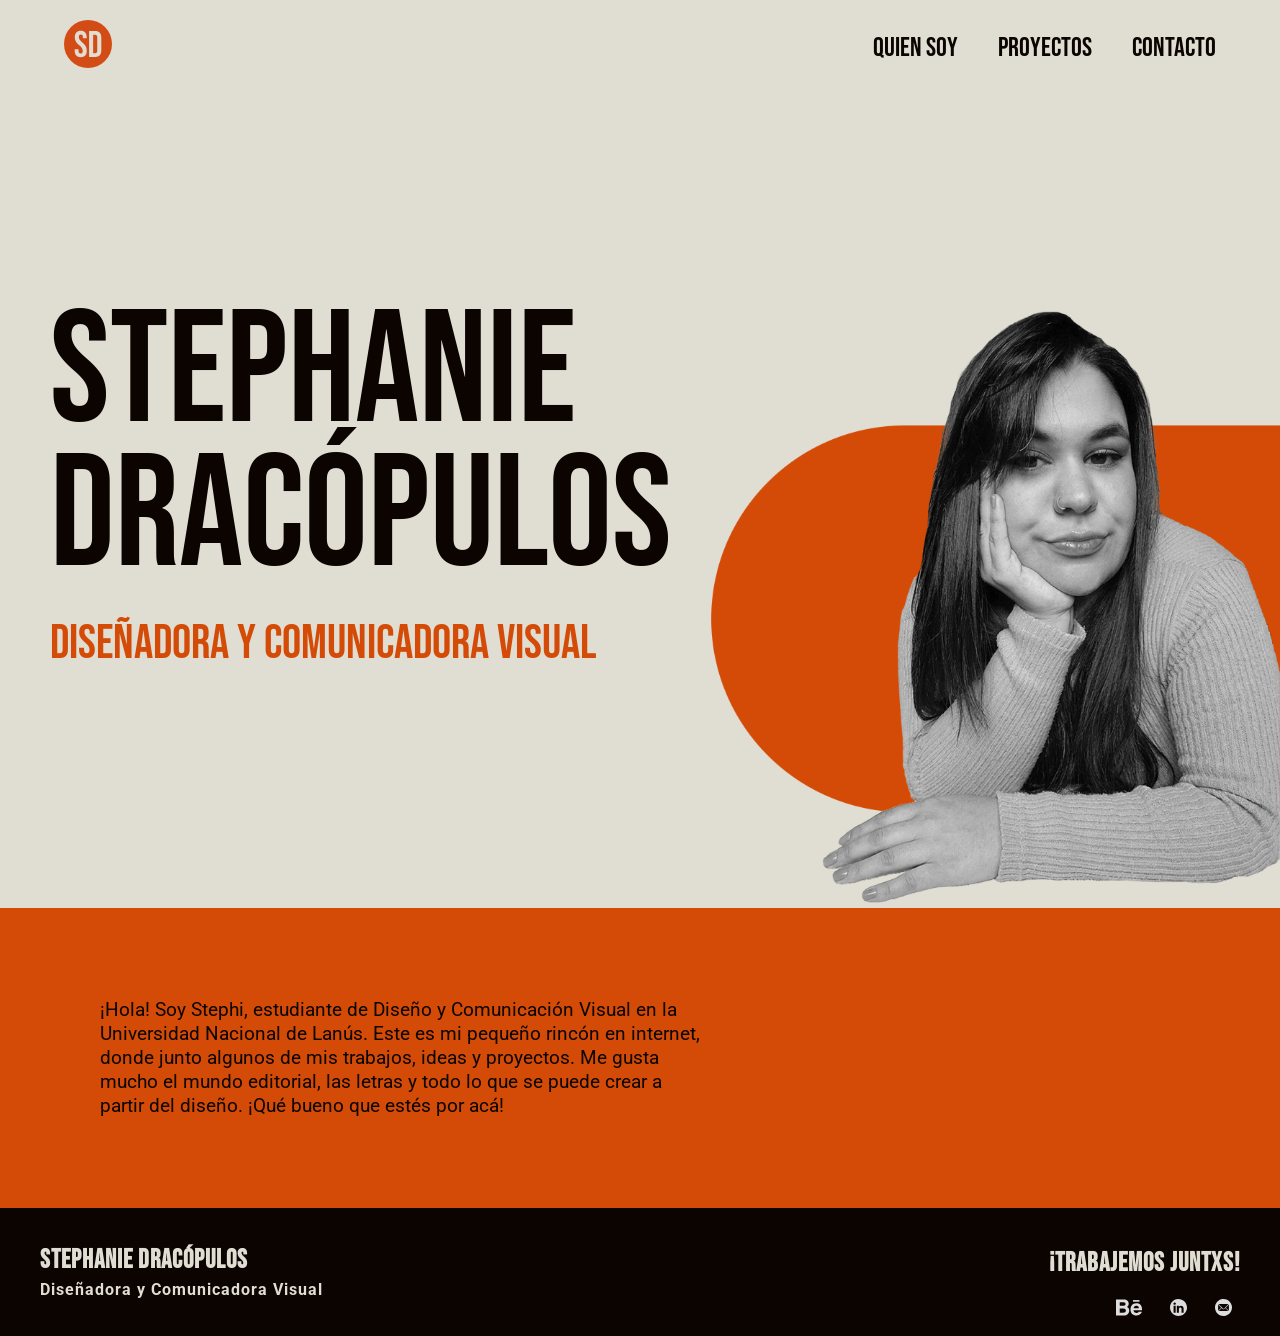
==== commit cf7aa94c: "actualizo pagina" ====
--- a/index.html
+++ b/index.html
@@ -20,9 +20,9 @@
                 <img src="img/img.logo.svg" alt="Logo sd" width="48" height="48">
             </a>
             <div class="menu" id="mobile-menu">
-                <a href=" #quien-soy">quien soy</a>
-                <a href="#proyectos">proyectos</a>
-                <a href="#contacto">contacto</a>
+                <a href="quiensoy.html">quien soy</a>
+                <a href="proyectos.html">proyectos</a>
+                <a href="contacto.html">contacto</a>
             </div>
         </nav>
 
@@ -36,14 +36,18 @@
     </header>
 
     <main>
-
         <section id="introduccion">
-            <p>¡Hola! Soy Stephi, estudiante de Diseño y Comunicación Visual en la Universidad Nacional de Lanús. Este es mi
+            <p>¡Hola! Soy Stephi, estudiante de Diseño y Comunicación Visual en la Universidad Nacional de Lanús. Este
+                es mi
                 pequeño rincón en internet, donde junto algunos de mis trabajos, ideas y proyectos. Me gusta mucho el
                 mundo editorial, las letras y todo lo que se puede crear a partir del diseño. ¡Qué bueno que estés por
                 acá! </p>
+                <div class="video">
+                    <video src="video/video.proyecto.mp4" autoplay loop muted playsinline class="inspiration-video"></video>
+                </div>
+            </div>
         </section>
-
+    </main>
 
         <footer>
             <div class="footer-info">
@@ -52,22 +56,22 @@
             </div>
 
             <div class="footer-contacto">
-        <h5>¡Trabajemos juntxs!</h5>
-        <ul>
-            <li>
-                <img src="img/img.behance.svg" alt="icono de behance" width="26" height="17">
-                <a href="https://www.behance.net/stephaniedracopulos"></a>
-            </li>
-            <li>
-                <img src="img/img.Linkedin.svg" alt="icono de linkedin" width="17" height="17">
-                <a href="https://www.linkedin.com/in/stephanie-dracopulos-heyboer/"></a>
-            </li>
-            <li>
-                <img src="img/img.correo.svg" alt="icono de correo electrónico" width="17" height="17">
-                <a class="email" href="mailto:sdracopulos@gmail.com"></a>
-            </li>
-        </ul>
-    </div>
+                <h3>¡Trabajemos juntxs!</h3>
+                <ul>
+                    <li>
+                        <img src="img/img.behance.svg" alt="icono de behance" width="26" height="17">
+                        <a href="https://www.behance.net/stephaniedracopulos"></a>
+                    </li>
+                    <li>
+                        <img src="img/img.linkedin.svg" alt="icono de linkedin" width="17" height="17">
+                        <a href="https://www.linkedin.com/in/stephanie-dracopulos-heyboer/"></a>
+                    </li>
+                    <li>
+                        <img src="img/img.correo.svg" alt="icono de correo electrónico" width="17" height="17">
+                        <a class="email" href="mailto:sdracopulos@gmail.com"></a>
+                    </li>
+                </ul>
+            </div>
 
         </footer>
 </body>
--- a/estilos.css
+++ b/estilos.css
@@ -11,34 +11,19 @@
     box-sizing: border-box;
 }
 
-/* portada */
+/* portada y estructura */
 
 body {
     width: 100%;
     min-height: 100vh;
-    Background-color: #e0ddd2;
+    background-color: #e0ddd2;
 }
 
 header {
-    height: 100vh;
-    display: flex;
-    flex-direction: column;
-}
-
-.portada {
-    width: 100%;
-    min-height: 100vh;
-    display: flex;
-    justify-content: flex-end;
-    align-items: center;
-}
-
-.texto-portada {
-    max-width: 50%;
-    padding-left: 50px;
-}
-
-/* aplicaciones */
+    height: auto;
+    display: flex;
+    flex-direction: column;
+}
 
 nav {
     display: flex;
@@ -63,47 +48,435 @@
     text-decoration: none;
 }
 
+.portada {
+    position: relative;
+    width: 100%;
+    min-height: calc(100vh - 88px);
+    display: flex;
+    justify-content: space-between;
+    align-items: center;
+    padding: 0;
+    margin: 0;
+}
+
+.texto-portada {
+    display: flex;
+    flex-direction: column;
+    gap: 15px;
+    max-width: 55%;
+    padding-left: 50px;
+}
+
+.texto-portada h2 {
+    font-family: "Bebas Neue", sans-serif;
+    font-size: 3rem;
+    color: #d44b07;
+    font-weight: 400;
+    line-height: 5rem;
+}
+
+.portada img {
+    max-width: 45%;
+    height: auto;
+    margin-right: 0;
+    align-self: flex-end;
+}
+
+/* Tipografía y estilos de texto */
+
 h1 {
     font-family: "Bebas Neue", sans-serif;
     color: #0b0400;
     text-align: left;
     font-size: 10rem;
-    max-width: 50%;
-    line-height: 10rem;
+    font-style: normal;
+    font-weight: 400;
+    line-height: 9rem;
 }
 
 h2 {
-    font-family: "Bebas Neue", sans-serif;
-    color: #d44b07;
-    font-size: 3rem;
-    letter-spacing: 1px;
+    font-family: "Roboto", sans-serif;
+    color: #0b0400;
+    text-align: left;
+    font-size: 2rem;
+    font-style: normal;
+    font-weight: 700;
+    line-height: 1.5rem;
+    margin-bottom: 20px;
+}
+
+p {
+    font-family: "Roboto", sans-serif;
+    color: #0b0400;
+    font-size: 1.2rem;
+    font-style: normal;
+    line-height: 1.5rem;
+    font-weight: 400;
+    width: 770px;
+    box-sizing: border-box;
+    text-wrap: pretty;
+    margin: 0;
+}
+
+@media (max-width: 768px) {
+    header {
+        height: auto;
+        min-height: 100vh;
+    }
+
+    .portada {
+        flex-direction: column-reverse;
+        justify-content: center;
+        align-items: center;
+        text-align: center;
+        padding: 40px 20px;
+        gap: 30px;
+    }
+
+    .texto-portada {
+        max-width: 100%;
+        padding-left: 0;
+        align-items: center;
+    }
+
+    h1 {
+        font-size: 4rem;
+        line-height: 4rem;
+        text-align: center;
+    }
+
+    h2 {
+        font-size: 1.3rem;
+    }
+
+    .portada img {
+        max-width: 80%;
+        top: 0;
+    }
 }
 
 main {
-    margin-top: 100px;
     width: 100%;
     text-wrap-style: balance;
     text-align: left;
     line-height: 1.3rem;
 }
 
-p {
-    width: 770px;
-    box-sizing: border-box;
-    margin-bottom: 24px;
-    text-wrap: pretty;
-    margin-top: 0;
-    margin-bottom: 0;
-
-}
+/* index */
 
 #introduccion {
-    display: inline-flex;
+    display: flex;
+    width: 100%;
     height: 300px;
-    padding-left:100px;
-    align-items: center;
+    padding-left: 100px;
     background: #D44B07;
-}
+    justify-content: flex-end;
+    align-items: center;
+    gap: 22px;
+    box-sizing: border-box;
+}
+
+.video {
+    width: 700px;
+    height: 300px;
+    aspect-ratio: 7/3;
+    border-radius: 50px;
+}
+
+/* quien soy */
+
+.quien-soy {
+    width: 100%;
+    display: flex;
+    flex-direction: column;
+    padding: 60px 5%;
+    box-sizing: border-box;
+}
+
+.quien-soy img {
+    width: 100%;
+    height: auto;
+    max-height: 550px;
+    object-fit: cover;
+    margin-bottom: 40px;
+}
+
+
+/* seccion herramientas */
+
+.herramientas {
+    background-color: #e4e1d7;
+    padding: 40px 5%
+}
+
+
+/* CONTENEDOR DE TARJETAS */
+.lista-herramientas {
+    width: 100%;
+    display: grid;
+    grid-template-columns: repeat(3, 432px);
+    justify-content: center;
+    gap: 20px;
+
+    padding: 0;
+    margin: 0;
+    list-style: none;
+}
+
+
+/* TARJETAS */
+.herramienta-item {
+    width: 432px;
+    height: 204px;
+
+    border-radius: 46px;
+    background-color: #D44B07;
+
+    display: flex;
+    align-items: center;
+    gap: 20px;
+
+    padding: 25px;
+    box-sizing: border-box;
+}
+/* POSICIÓN DE LAS TARJETAS */
+
+/* Illustrator */
+.herramienta-item:nth-child(1) {
+    grid-column: 1;
+    grid-row: 1;
+}
+
+/* InDesign */
+.herramienta-item:nth-child(3) {
+    grid-column: 2;
+    grid-row: 1;
+}
+
+/* Photoshop */
+.herramienta-item:nth-child(2) {
+    grid-column: 3;
+    grid-row: 1;
+}
+
+/* FontLab */
+.herramienta-item:nth-child(4) {
+    grid-column: 1 / 3;
+    grid-row: 2;
+    justify-self: center;
+}
+
+/* Figma */
+.herramienta-item:nth-child(5) {
+    grid-column: 2 / 4;
+    grid-row: 2;
+    justify-self: center;
+}
+
+
+/* LOGOS */
+.herramienta-item img {
+    width: 130px;
+    height: 130px;
+    object-fit: contain;
+    flex-shrink: 0;
+}
+
+
+/* DESCRIPCIONES */
+.herramienta-item p {
+    color: #E0DDD2;
+    font-family: "Roboto", sans-serif;
+    font-size: 26px;
+    font-style: normal;
+    font-weight: 400;
+    line-height: 34px;
+    margin: 0;
+}
+
+/* TARJETAS NEGRAS */
+.herramienta-item:nth-child(n+4) {
+    background-color: #0b0400;
+}
+
+/* inspiracion */
+
+.inspiracion {
+    width: 100%;
+    height: 600px;
+    background-color: #d44b07;
+    padding: 40px 5%;
+    box-sizing: border-box;
+    display: flex;
+    justify-content: space-between;
+    align-items: center;
+    gap: 50px;
+    flex-shrink: 0;
+    align-self: stretch;
+}
+
+.inspiracion-texto {
+    display: flex;
+    flex-direction: column;
+    flex: 1;
+    min-width: 0;
+}
+
+.inspiracion img {
+    width: 554px;
+    max-width: 45%;
+    height: 379px;
+    object-fit: contain;
+    border-radius: 4px;
+    flex-shrink: 0;
+}
+
+/* proyectos */
+
+.presentacion-proyectos {
+    width: 100%;
+    padding: 0 5%;
+    box-sizing: border-box;
+}
+
+.presentacion-proyectos p {
+    max-width: 100%;
+}
+
+
+/* GALERÍA DE PROYECTOS */
+.proyectos {
+    width: 100%;
+    max-width: 100%;
+    padding: 40px 5%;
+    box-sizing: border-box;
+    overflow: hidden;
+}
+
+/* GRID */
+.lista-proyectos {
+    width: 100%;
+    max-width: 1346px;
+    margin: 0 auto;
+    padding: 0;
+
+    display: grid;
+    grid-template-columns: repeat(2, minmax(0, 1fr));
+    column-gap: 24px;
+    row-gap: 40px;
+
+    list-style: none;
+}
+
+/* CADA PROYECTO */
+.lista-proyectos li {
+    min-width: 0;
+    display: flex;
+    flex-direction: column;
+}
+
+/* IMÁGENES */
+.lista-proyectos a {
+    display: block;
+    width: 100%;
+}
+
+.lista-proyectos img {
+    display: block;
+    width: 100%;
+    max-width: 643px;
+    aspect-ratio: 643 / 445;
+    height: auto;
+    object-fit: cover;
+}
+
+.lista-proyectos p {
+    width: 100%;
+    max-width: 643px;
+    margin-top: 15px;
+    overflow-wrap: break-word;
+}
+
+
+/* SECCIÓN CONTACTO */
+.contacto {
+    width: 100%;
+    padding: 60px 8%;
+    box-sizing: border-box;
+}
+
+/* FORMULARIO */
+.formulario-contacto {
+    width: 100%;
+    display: flex;
+    flex-direction: column;
+    align-items: flex-start;
+    gap: 20px;
+}
+
+/* CONTENEDORES DE LOS CAMPOS */
+.formulario-contacto div {
+    display: flex;
+    flex-direction: column;
+    gap: 8px;
+}
+
+/* ETIQUETAS */
+.formulario-contacto label {
+    font-family: "Roboto", sans-serif;
+    font-size: 18px;
+    font-weight: 400;
+    line-height: 24px;
+    color: #0B0400;
+}
+
+/* INPUTS */
+.formulario-contacto input {
+    width: 800px;
+    height: 30px;
+    box-sizing: border-box;
+    background: #d44b07;
+    border: none;
+    border-radius: 30px;
+    padding: 0 10px;
+    outline: none;
+}
+
+/* ÁREA DE DETALLES */
+.formulario-contacto textarea {
+    width: 800px;
+    height: 120px;
+    box-sizing: border-box;
+    background-color: #d44b07;
+    border: none;
+    border-radius: 20px;
+    padding: 10px;
+    outline: none;
+    resize: vertical;
+}
+
+/* BOTÓN ENVIAR */
+.formulario-contacto button {
+    display: flex;
+    width: 80px;
+    padding: 10px;
+    box-sizing: border-box;
+    justify-content: center;
+    align-items: center;
+    gap: 10px;
+    border: none;
+    border-radius: 50px;
+    background: #0B0400;
+    color: #E0DDD2;
+    font-family: "Bebas Neue", sans-serif;
+    font-size: 20px;
+    font-style: normal;
+    font-weight: 400;
+    line-height: normal;
+    cursor: pointer;
+    align-self: center;
+}
+
 
 /* footer */
 
@@ -125,15 +498,6 @@
     letter-spacing: 1px;
 }
 
-h5 {
-    font-family: "Bebas Neue", sans-serif;
-    color: #E0DDD2;
-    font-size: 1.6rem;
-    padding: 20px 0px;
-    min-height: 20%;
-    letter-spacing: 1px;
-}
-
 footer {
     display: flex;
     justify-content: space-between;
@@ -144,22 +508,22 @@
     background-color: #0b0400;
 }
 
-.footer-info   {  
+.footer-info {
     display: flex;
     flex-direction: column;
     gap: 4px;
 }
 
-.footer-info h3, 
-.footer-info h4 { 
-    padding: 0;       
+.footer-info h3,
+.footer-info h4 {
+    padding: 0;
     min-height: auto;
 }
 
 .footer-contacto {
     display: flex;
     flex-direction: column;
-    align-items: flex-end; 
+    align-items: flex-end;
 }
 
 .footer-contacto ul {
